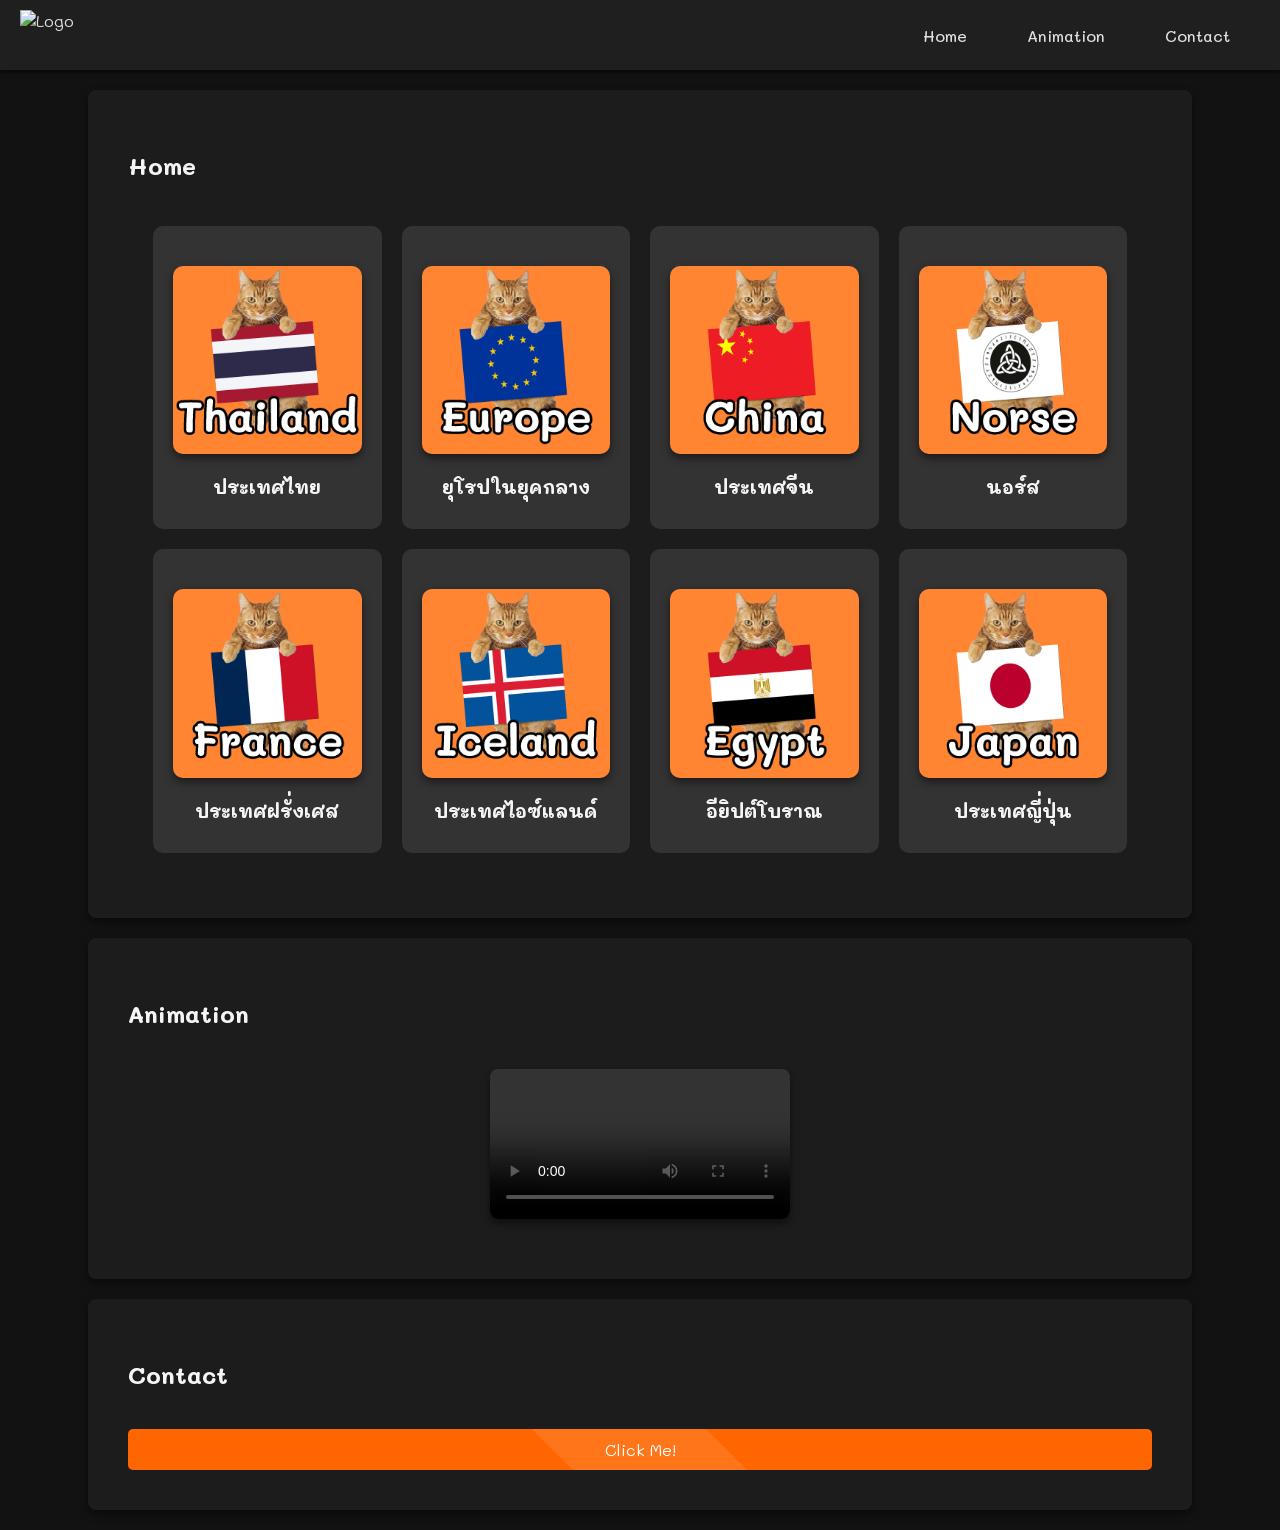
==== index.html @ ed29fe56 "Add file" ====
<!DOCTYPE html>
<html lang="en">
<head>
    <meta charset="UTF-8">
    <meta name="viewport" content="width=device-width, initial-scale=1.0">
    <title>เหมียวๆ</title>
    <link rel="website icon" type="png" href="Images/icon.png">

    <link rel="stylesheet" href="style.css">

</head>
<body>
    <nav class="navbar">
        <img src="Images/icon.png" alt="Logo" id="meow" class="wow">
        <ul class="subnavbar">
            <li>
                <a href="#home" >Home</a>
                <ul class="submenu">
                    <li><a href="/Nation/Html/nation1.html">ประเทศไทย</a></li>
                    <li><a href="/Nation/Html/nation5.html">ยุโรปในยุคกลาง</a></li>
                    <li><a href="/Nation/Html/nation4.html">ประเทศจีน</a></li>
                    <li><a href="/Nation/Html/nation6.html">นอร์ส</a></li>
                    <li><a href="/Nation/Html/nation8.html">ประเทศฝรั่งเศส</a></li>
                    <li><a href="/Nation/Html/nation7.html">ประเทศไอซ์แลนด์</a></li>
                    <li><a href="/Nation/Html/nation2.html">อียิปต์โบราณ</a></li>
                    <li><a href="/Nation/Html/nation3.html">ประเทศญี่ปุ่น</a></li>
                </ul>
            </li>
            <li><a href="#animation">Animation</a></li>
            <li><a href="#contact">Contact</a></li>
        </ul>
    </nav>

    <div id="popup" class="popup">
        <span class="close">&times;</span>
        <img class="popup-content" id="popup-image">
    </div>

    <section id="home" class="section">
        <h1>Home</h1>
        <div class="nation-grid">
            <div class="nation">
                <a href="/Nation/Html/nation1.html">
                    <img src="/Nation/Images/th.png" alt="nation 1">
                    <h3>ประเทศไทย</h3>
                </a>
            </div>
            <div class="nation">
                <a href="/Nation/Html/nation5.html">
                    <img src="/Nation/Images/eu.png" alt="nation 5">
                    <h3>ยุโรปในยุคกลาง</h3>
                </a>
            </div>
            <div class="nation">
                <a href="/Nation/Html/nation4.html">
                    <img src="/Nation/Images/ch.png" alt="nation 4">
                    <h3>ประเทศจีน</h3>
                </a>
            </div>
            <div class="nation">
                <a href="/Nation/Html/nation6.html">
                    <img src="/Nation/Images/no.png" alt="nation 6">
                    <h3>นอร์ส</h3>
                </a>
            </div>
            <div class="nation">
                <a href="/Nation/Html/nation8.html">
                    <img src="/Nation/Images/fr.png" alt="nation 8">
                    <h3>ประเทศฝรั่งเศส</h3>
                </a>
            </div>
            <div class="nation">
                <a href="/Nation/Html/nation7.html">
                    <img src="/Nation/Images/is.png" alt="nation 7">
                    <h3>ประเทศไอซ์แลนด์</h3>
                </a>
            </div>
            <div class="nation">
                <a href="/Nation/Html/nation2.html">
                    <img src="/Nation/Images/ep.png" alt="nation 2">
                    <h3>อียิปต์โบราณ</h3>
                </a>
            </div>
            <div class="nation">
                <a href="/Nation/Html/nation3.html">
                    <img src="/Nation/Images/jp.png" alt="nation 3">
                    <h3>ประเทศญี่ปุ่น</h3>
                </a>
            </div>
            
    </section>

    <section id="animation" class="section">
        <h1>Animation</h1>
        <video controls class="video">
            <source src="Video/animetionเเมว.mp4" type="video/mp4">
        </video>
    </section>

    <section id="contact" class="section">
        <h1>Contact</h1>
        <a href="https://www.instagram.com/s.sarut.99/" target="_blank" rel="noopener noreferrer" class="button">Click Me!</a>
    </section>

    <audio id="popSound" src="Sound/sweet-kitty-meow-93.mp3"></audio>

    <script src="script.js"></script>
</body>
</html>
---- style.css ----
@import url('https://fonts.googleapis.com/css2?family=Mali:wght@400;500;700&family=Quicksand:wght@300..700&display=swap');

body {
    margin: 0;
    font-family: 'Mali', cursive;
    background-color: #121212;
    color: #e0e0e0;
    scroll-behavior: smooth;
    transition: filter 0.3s ease;
}

.navbar {
    display: flex;
    align-items: center;
    justify-content: space-between;
    background-color: #1f1f1f;
    padding: 10px 20px;
    position: sticky;
    top: 0;
    z-index: 1000;
    transition: background-color 0.3s ease; /* อนิเมชั่นเปลี่ยนสีพื้นหลัง */
    box-shadow: 0 2px 4px rgba(0, 0, 0, 0.7);
}

.navbar img.wow {
    height: 50px;
}

.subnavbar {
    list-style: none;
    margin: 0;
    padding: 0;
    display: flex;
}

.subnavbar li {
    margin: 0 15px;
    position: relative;
}

.subnavbar li a {
    text-decoration: none;
    color: #e0e0e0;
    font-weight: 500;
    padding: 8px 15px;
    display: block;
    position: relative;
    transition: color 0.3s ease, background-color 0.3s ease;
}

.subnavbar li a::after {
    content: '';
    position: absolute;
    left: 0;
    bottom: 0;
    width: 0%;
    height: 2px;
    background-color: #ff6600; /* สีเส้นใต้เมื่อวางเมาส์ */
    transition: width 0.3s ease;
}

.subnavbar li a:hover {
    color: #ff6600;
}

.subnavbar li a:hover::after {
    width: 100%; /* เส้นใต้ขยายเต็ม */
}

.submenu {
    display: none;
    position: absolute; /* ตั้งค่าให้เป็นเมนูลอย */
    top: 100%; /* ตำแหน่งเมนูย่อยจะอยู่ใต้เมนูหลัก */
    left: 0;
    background-color: #333;
    padding: 10px;
    border-radius: 5px;
    box-shadow: 0 8px 16px rgba(0, 0, 0, 0.3);
    list-style-type: none;
    z-index: 999; /* เพื่อให้แสดงอยู่เหนือองค์ประกอบอื่น */
}

/* แสดงเมนูย่อยเมื่อโฮเวอร์ที่เมนูหลัก */
.navbar ul li:hover .submenu {
    display: block;
}

/* สไตล์เมนูย่อย */
.submenu li {
    padding: 5px 0;
}

.submenu li a {
    color: #fff;
    text-decoration: none;
    display: block;
    padding: 5px 10px;
}

.submenu li a:hover {
    color: #ff6600;
}

.section {
    padding: 40px;
    background-color: #1c1c1c;
    border-radius: 8px;
    margin: 20px auto;
    max-width: 80%;
    box-shadow: 0 4px 8px rgba(0, 0, 0, 0.5);
    opacity: 0;
    transform: translateY(30px);
    display: flex;
    flex-direction: column;
    transition: opacity 0.6s ease, transform 0.6s ease;
}

.section.in-view {
    opacity: 1;
    transform: translateY(0);
}

/* ขนาดและสไตล์ของรูปภาพวาวววๆ */
.section img {
    height: auto;
    border-radius: 8px;
    box-shadow: 0 4px 8px rgba(0, 0, 0, 0.5);
    display: block;
    margin: 20px auto;
    object-fit: cover;
    transition: .2s linear;
}


.section img:hover {
    transform: scale(1.1);
    box-shadow: 0 4px 8px rgba(0, 0, 0, 0.2);
}

.video {
    max-width: 100%;
    height: auto;
    border-radius: 8px;
    box-shadow: 0 4px 8px rgba(0, 0, 0, 0.5);
    margin: 20px auto;
}

.section h1 {
    color: #f5f5f5;
}

.button {
    background-color: #ff6600;
    color: #fff;
    padding: 10px 20px;
    border: none;
    border-radius: 5px;
    cursor: pointer;
    text-decoration: none;
    font-size: 16px;
    transition: background-color 0.3s ease, transform 0.2s ease, box-shadow 0.2s ease;
    margin-top: 20px;
    position: relative;
    overflow: hidden;
    text-align: center;
}

.button::before {
    content: "";
    position: absolute;
    top: 50%;
    left: 50%;
    width: 300%;
    height: 300%;
    background: rgba(255, 255, 255, 0.1);
    transition: all 0.4s ease;
    transform: translate(-50%, -50%) rotate(45deg);
}

.button:hover::before {
    width: 0;
    height: 0;
}

.button:hover {
    background-color: #ff3300;
    transform: scale(1.05);
    box-shadow: 0 8px 15px rgba(0, 0, 0, 0.3);
}

.button:active {
    transform: scale(1.02);
    box-shadow: 0 6px 10px rgba(0, 0, 0, 0.3);
}

.wow {
    cursor: pointer;
    transition: transform 0.2s ease, box-shadow 0.2s ease;
}

.wow:active {
    transform: scale(0.95);
    box-shadow: 0 4px 8px rgba(0, 0, 0, 0.2);
}


.gallery-item {
    object-fit: cover;
    cursor: pointer;
    transition: transform 0.3s ease, box-shadow 0.3s ease;
    height: auto;
    max-width: 60%;
}

.popup {
    display: none;
    position: fixed;
    top: 0;
    left: 0;
    width: 100%;
    height: 100%;
    background-color: rgba(0, 0, 0, 0.8);
    justify-content: center;
    align-items: center;
    z-index: 1000;
}

.popup-content {
    max-width: 90%;
    max-height: 80%;
    box-shadow: 0 4px 8px rgba(0, 0, 0, 0.2);
    border-radius: 10px;
}

.close {
    position: absolute;
    top: 20px;
    right: 30px;
    font-size: 40px;
    color: white;
    cursor: pointer;
    transition: color 0.3s ease;
}

.close:hover {
    color: #ff6600;
}

.nation-grid {
    display: flex;
    justify-content: space-around;
    padding: 15px;
    text-align: center;
    flex-wrap: wrap;
}

.nation {
    background-color: #333;
    padding: 20px;
    border-radius: 10px;
    width: 30%;
    margin: 10px;
    flex: 1 1 calc(25% - 40px); /* เรียงเเถวละ */
    box-sizing: border-box;
}

.nation img {
    width: 100%;
    border-radius: 10px;
    margin-bottom: 20px;
}

.nation h3 {
    color: #f5f5f5;
    margin-bottom: 10px;
}

.nation a {
    display: block;
    color: inherit;
    text-decoration: none;
}
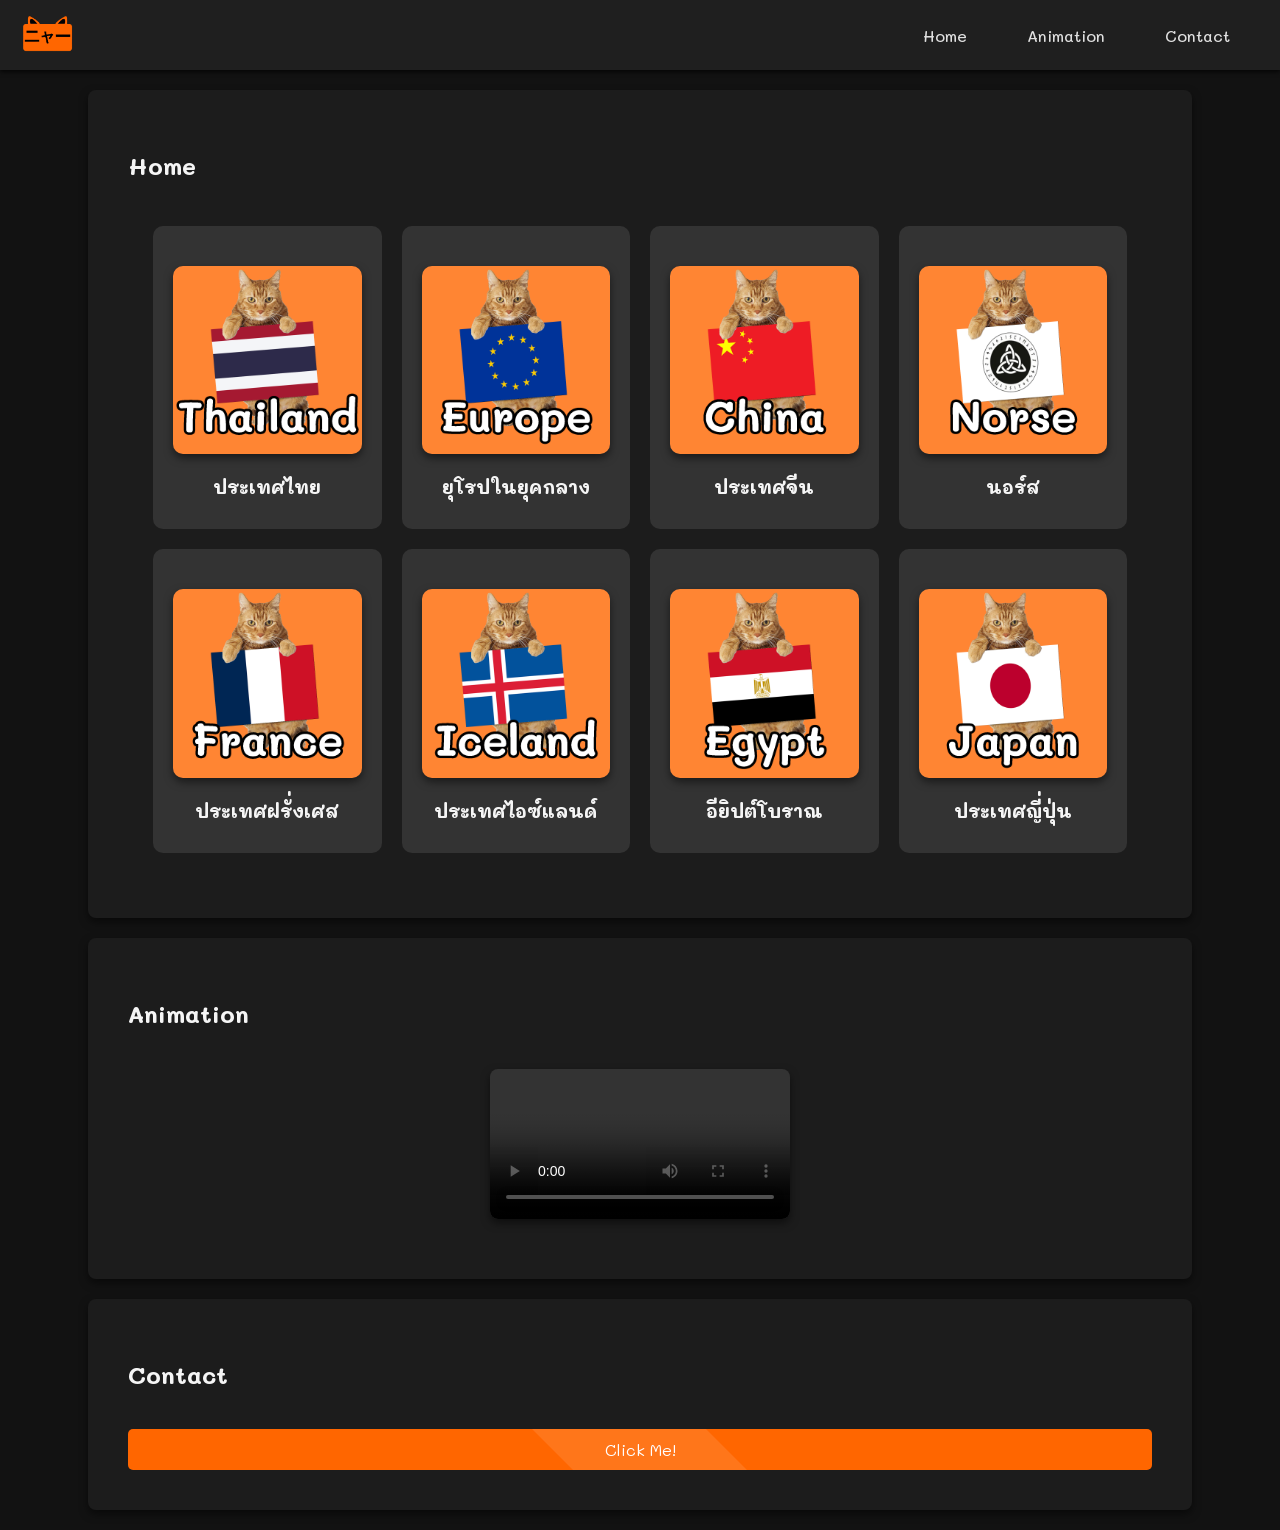
==== commit 38882cea: "fix bug x2" ====
--- a/index.html
+++ b/index.html
@@ -4,26 +4,25 @@
     <meta charset="UTF-8">
     <meta name="viewport" content="width=device-width, initial-scale=1.0">
     <title>เหมียวๆ</title>
-    <link rel="website icon" type="png" href="Images/icon.png">
-
+    <link rel="website-icon" type="png" href="Nation/Images/icon.png">
     <link rel="stylesheet" href="style.css">
 
 </head>
 <body>
     <nav class="navbar">
-        <img src="Images/icon.png" alt="Logo" id="meow" class="wow">
+        <img src="./Nation/Images/icon.png" alt="Logo" id="meow" class="wow">
         <ul class="subnavbar">
             <li>
                 <a href="#home" >Home</a>
                 <ul class="submenu">
-                    <li><a href="/Nation/Html/nation1.html">ประเทศไทย</a></li>
-                    <li><a href="/Nation/Html/nation5.html">ยุโรปในยุคกลาง</a></li>
-                    <li><a href="/Nation/Html/nation4.html">ประเทศจีน</a></li>
-                    <li><a href="/Nation/Html/nation6.html">นอร์ส</a></li>
-                    <li><a href="/Nation/Html/nation8.html">ประเทศฝรั่งเศส</a></li>
-                    <li><a href="/Nation/Html/nation7.html">ประเทศไอซ์แลนด์</a></li>
-                    <li><a href="/Nation/Html/nation2.html">อียิปต์โบราณ</a></li>
-                    <li><a href="/Nation/Html/nation3.html">ประเทศญี่ปุ่น</a></li>
+                    <li><a href="./Nation/Html/nation1.html">ประเทศไทย</a></li>
+                    <li><a href="./Nation/Html/nation5.html">ยุโรปในยุคกลาง</a></li>
+                    <li><a href="./Nation/Html/nation4.html">ประเทศจีน</a></li>
+                    <li><a href="./Nation/Html/nation6.html">นอร์ส</a></li>
+                    <li><a href="./Nation/Html/nation8.html">ประเทศฝรั่งเศส</a></li>
+                    <li><a href="./Nation/Html/nation7.html">ประเทศไอซ์แลนด์</a></li>
+                    <li><a href="./Nation/Html/nation2.html">อียิปต์โบราณ</a></li>
+                    <li><a href="./Nation/Html/nation3.html">ประเทศญี่ปุ่น</a></li>
                 </ul>
             </li>
             <li><a href="#animation">Animation</a></li>
@@ -40,50 +39,50 @@
         <h1>Home</h1>
         <div class="nation-grid">
             <div class="nation">
-                <a href="/Nation/Html/nation1.html">
-                    <img src="/Nation/Images/th.png" alt="nation 1">
+                <a href="./Nation/Html/nation1.html">
+                    <img src="./Nation/Images/th.png" alt="nation 1">
                     <h3>ประเทศไทย</h3>
                 </a>
             </div>
             <div class="nation">
-                <a href="/Nation/Html/nation5.html">
-                    <img src="/Nation/Images/eu.png" alt="nation 5">
+                <a href="./Nation/Html/nation5.html">
+                    <img src="./Nation/Images/eu.png" alt="nation 5">
                     <h3>ยุโรปในยุคกลาง</h3>
                 </a>
             </div>
             <div class="nation">
-                <a href="/Nation/Html/nation4.html">
-                    <img src="/Nation/Images/ch.png" alt="nation 4">
+                <a href="./Nation/Html/nation4.html">
+                    <img src="./Nation/Images/ch.png" alt="nation 4">
                     <h3>ประเทศจีน</h3>
                 </a>
             </div>
             <div class="nation">
-                <a href="/Nation/Html/nation6.html">
-                    <img src="/Nation/Images/no.png" alt="nation 6">
+                <a href="./Nation/Html/nation6.html">
+                    <img src="./Nation/Images/no.png" alt="nation 6">
                     <h3>นอร์ส</h3>
                 </a>
             </div>
             <div class="nation">
-                <a href="/Nation/Html/nation8.html">
-                    <img src="/Nation/Images/fr.png" alt="nation 8">
+                <a href="./Nation/Html/nation8.html">
+                    <img src="./Nation/Images/fr.png" alt="nation 8">
                     <h3>ประเทศฝรั่งเศส</h3>
                 </a>
             </div>
             <div class="nation">
-                <a href="/Nation/Html/nation7.html">
-                    <img src="/Nation/Images/is.png" alt="nation 7">
+                <a href="./Nation/Html/nation7.html">
+                    <img src="./Nation/Images/is.png" alt="nation 7">
                     <h3>ประเทศไอซ์แลนด์</h3>
                 </a>
             </div>
             <div class="nation">
-                <a href="/Nation/Html/nation2.html">
-                    <img src="/Nation/Images/ep.png" alt="nation 2">
+                <a href="./Nation/Html/nation2.html">
+                    <img src="./Nation/Images/ep.png" alt="nation 2">
                     <h3>อียิปต์โบราณ</h3>
                 </a>
             </div>
             <div class="nation">
-                <a href="/Nation/Html/nation3.html">
-                    <img src="/Nation/Images/jp.png" alt="nation 3">
+                <a href="./Nation/Html/nation3.html">
+                    <img src="./Nation/Images/jp.png" alt="nation 3">
                     <h3>ประเทศญี่ปุ่น</h3>
                 </a>
             </div>
@@ -93,7 +92,7 @@
     <section id="animation" class="section">
         <h1>Animation</h1>
         <video controls class="video">
-            <source src="Video/animetionเเมว.mp4" type="video/mp4">
+            <source src="./Video/animetionเเมว.mp4" type="video/mp4">
         </video>
     </section>
 
@@ -102,8 +101,8 @@
         <a href="https://www.instagram.com/s.sarut.99/" target="_blank" rel="noopener noreferrer" class="button">Click Me!</a>
     </section>
 
-    <audio id="popSound" src="Sound/sweet-kitty-meow-93.mp3"></audio>
+    <audio id="popSound" src="./Sound/sweet-kitty-meow-93.mp3"></audio>
 
-    <script src="script.js"></script>
+    <script src="./script.js"></script>
 </body>
 </html>
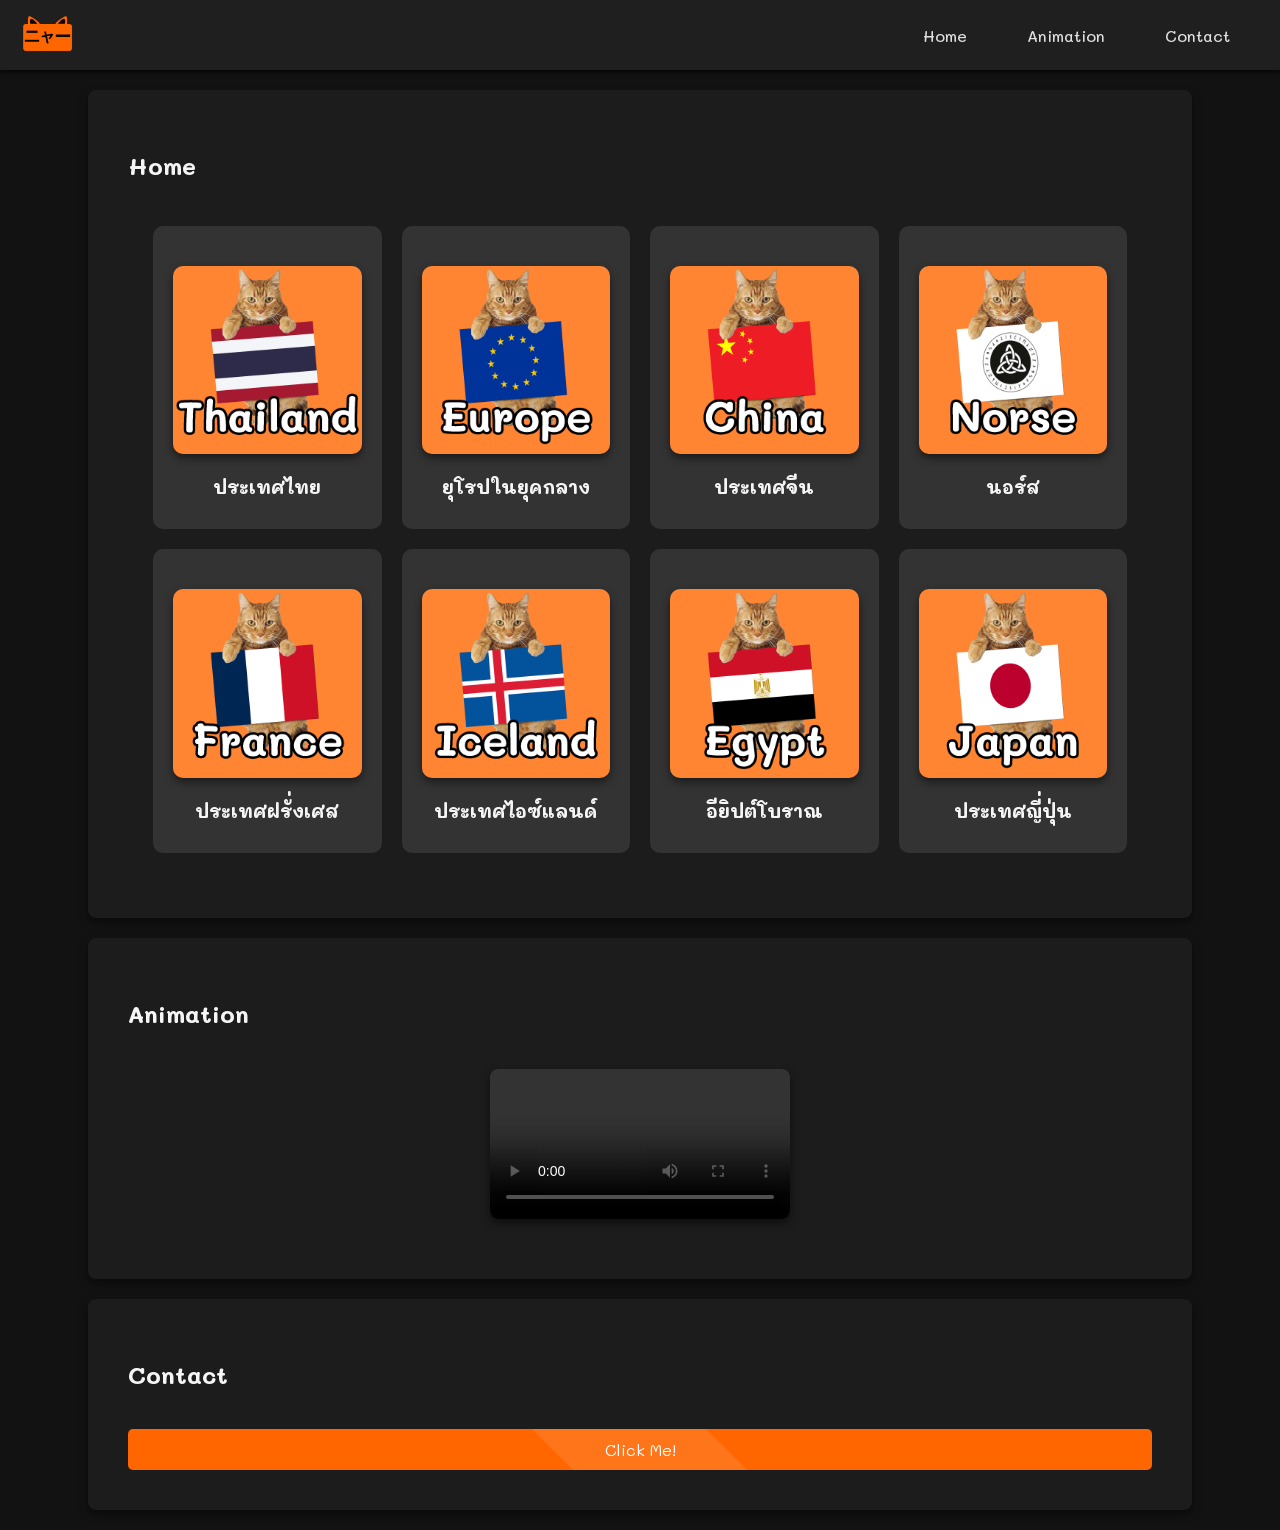
==== commit 1be8ed12: "Tried" ====
--- a/index.html
+++ b/index.html
@@ -4,8 +4,8 @@
     <meta charset="UTF-8">
     <meta name="viewport" content="width=device-width, initial-scale=1.0">
     <title>เหมียวๆ</title>
-    <link rel="website-icon" type="png" href="Nation/Images/icon.png">
-    <link rel="stylesheet" href="style.css">
+    <link rel="website-icon" type="png" href="./Nation/Images/icon.png">
+    <link rel="stylesheet" href="./style.css">
 
 </head>
 <body>
